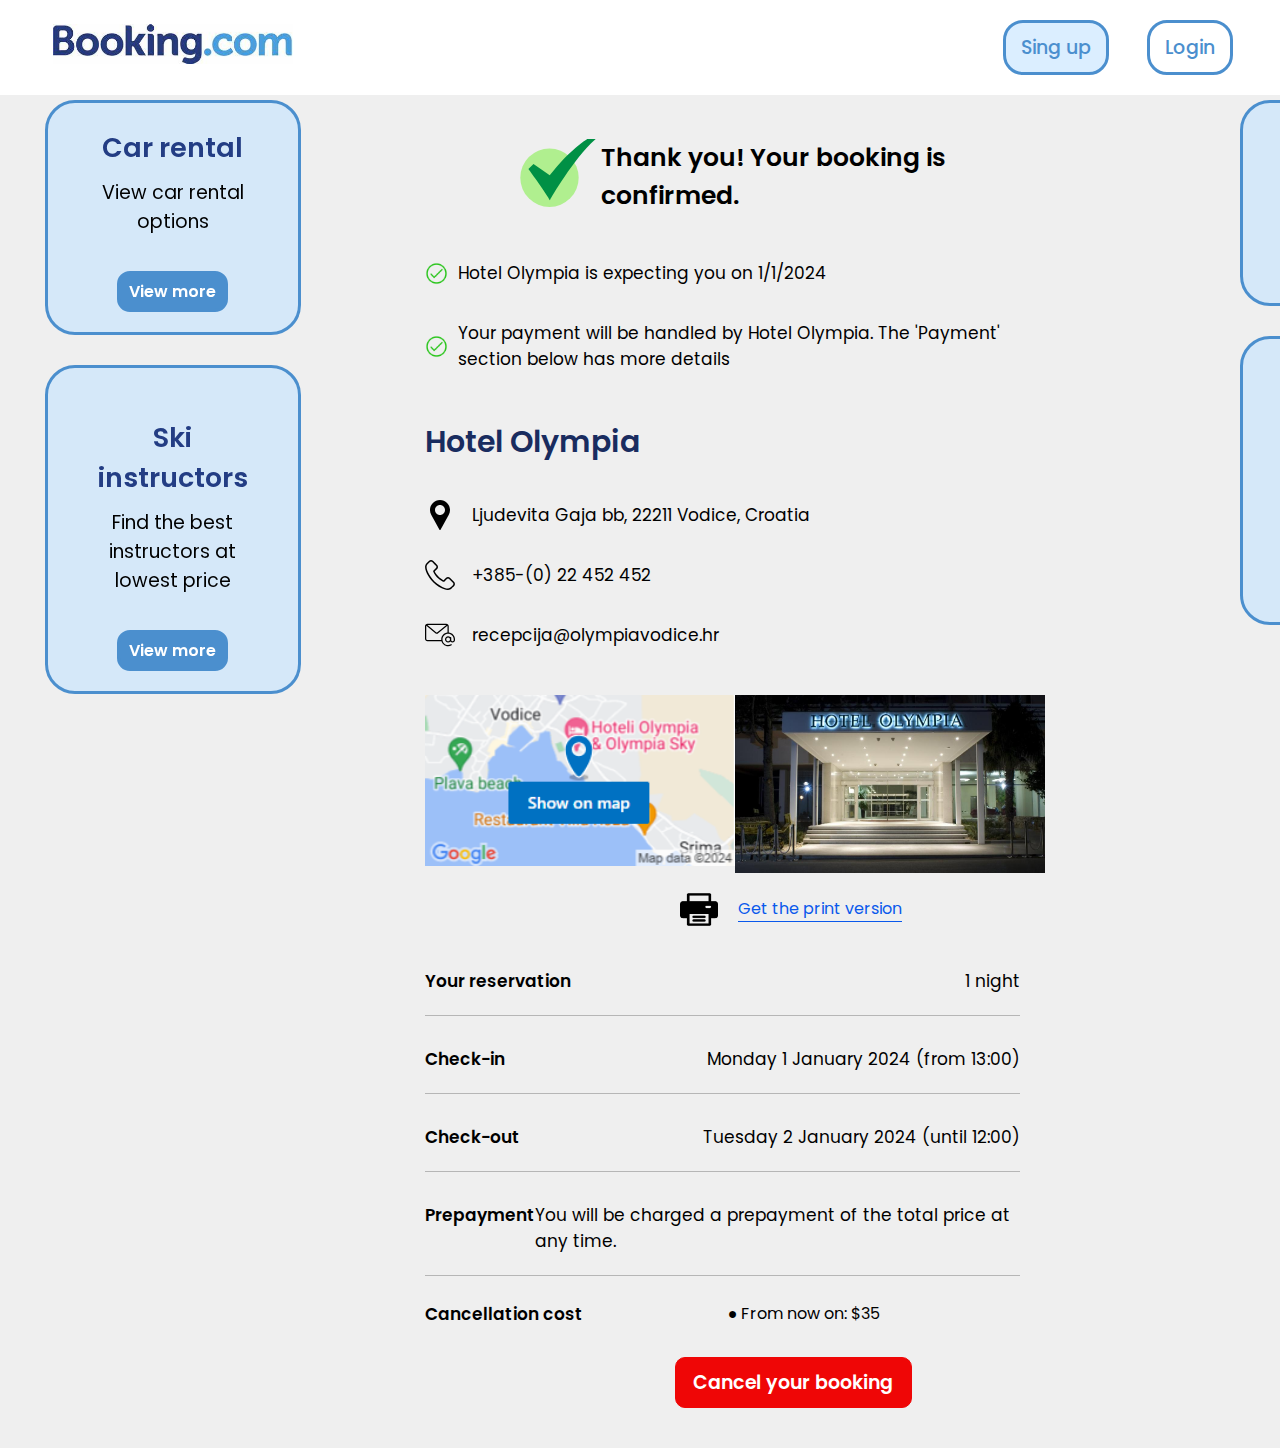
==== Booking completed page.html @ b5612c9b "booking completed page added" ====
<!DOCTYPE html>
<html lang="en">
<head>
    <meta charset="UTF-8">
    <meta name="viewport" content="width=device-width, initial-scale=1.0">
    <title>Booking completed page</title>
    <link rel="stylesheet" href="css/style.css">
</head>
<body>
    <div id="page_mask"></div>

    <div class="desktop_header">
        <div class="desktop_size">
            <div class="header">
                <div class="header_logo"><img src="images/logo.jpg" alt=""></div>
                <div class="header_buttons">
                    <div id="signup_btn">Sing up</div>
                    <div id="login_btn">Login</div>
                </div>
            </div>
        </div>
    </div>

    <div class="login_form" id="l_form">
        <div class="login_header">Login</div>

        <form id="apply-form" method="post">
            <input class="login_input" type="email" name="user_email" placeholder="Email" required>
            <input class="login_input" id="password" type="password" name="user_password" placeholder="Password" required>
            <input class="cont_btn" type="submit" name="submit_login" value="Login">
        </form>

        <div class="extra_login_features">
            <div id="remember_me"><input name="group1" type="radio" checked /> Remember Me?</div>
            <div id="forgot_pass"><a href="#">Forgot Password?</a></div>
        </div>

        <div class="not_member">Don't have an account? <a href="/"><span class="newjoin">Signup</span></a></div>
    </div>

    <div class="signup_form" id="s_form">
        <div class="signup_header">Signup</div>

        <form id="apply-form" method="post">
            <input class="signup_input" type="email" name="user_email" placeholder="Email" required>
            <input class="signup_input" id="password" type="password" name="user_password" minlength="5" placeholder="Create password" required>
            <input class="signup_input" type="password" name="user_password" placeholder="Confirm password" required>
            <input class="cont_btn" type="submit" name="submit_login" value="Signup">
        </form>

        <div class="extra_login_features">
            <div id="remember_me"><input name="group1" type="radio" checked /> Remember Me?</div>
            <div id="forgot_pass"><a href="#">Forgot Password?</a></div>
        </div>

        <div class="not_member">Already have an account? <a href="/"><span class="newjoin">Login</span></a></div>
    </div>


    <div class="cover">

        <div class="widgets">

            <div class="left_side">
                <div class="left_box">

                    <div class="car_rental_box">
                        <div class="car_rental_info">
                            <div class="car_rental_title">Car rental</div>
                            <div class="car_rental_desc">View car rental options</div>
                            <div class="car_rental_btn">View more</div>
                        </div>
                    </div>


                    <div class="instructors_box">
                        <div class="instructors_info">
                            <div class="instructors_title">Ski instructors</div>
                            <div class="instructors_desc">Find the best instructors at lowest price</div>
                            <div class="instructors_btn">View more</div>
                        </div>
                    </div>

                </div>
            </div>

            <div class="middle">
                <!-- .............................. -->
                <div class="confirmed_booking">
                    <div class="confirmed_image"><img src="icons/checkmark.svg" alt=""></div>
                    <div class="confirmed_text">Thank you! Your booking is confirmed.</div>
                </div>

                <div class="booking_desc">
                    <img src="icons/checkmark2.png" alt="">
                    <p>Hotel Olympia is expecting you on 1/1/2024</p>
                </div>

                <div class="booking_desc">
                    <img src="icons/checkmark2.png" alt="">
                    <p>Your payment will be handled by Hotel Olympia. The 'Payment' section below has more details</p>
                </div>

                <div class="confirmed_info">

                    <div class="hotel_name">Hotel Olympia</div>
                    <div class="hotel_info">
                        <img src="icons/pin.svg" alt="">
                        <p>Ljudevita Gaja bb, 22211 Vodice, Croatia</p>
                    </div>
                    <div class="hotel_info">
                        <img src="icons/telephone-outline.svg" alt="">
                        <p>+385-(0) 22 452 452</p>
                    </div>
                    <div class="hotel_info">
                        <img src="icons/email.svg" alt="">
                        <p>recepcija@olympiavodice.hr</p>
                    </div>

                    <div class="hotel_images">
                        <a href="https://www.google.com/maps/place/Hotel+Olympia/@43.756204,15.786602,13z/data=!4m9!3m8!1s0x13352803c9e816ff:0x4c36f20fce36c5df!5m2!4m1!1i2!8m2!3d43.7561678!4d15.7863074!16s%2Fg%2F1vy5dcpq?hl=en-GB&entry=ttu"><img src="images/map - vodice.png" alt=""></a>
                        <img src="images/olympia1.jpg" alt="">
                    </div>

                    <div class="print">
                        <img src="icons/printing.png" alt="">
                        <p>Get the print version</p>
                    </div>

                    <div class="reservation">
                        <div class="reservation_info">
                            <div class="text1">Your reservation</div>
                            <div class="text2">1 night</div>
                        </div>
                    </div>
                    <div class="reservation">
                        <div class="reservation_info">
                            <div class="text1">Check-in</div>
                            <div class="text2">Monday 1 January 2024 (from 13:00)</div>
                        </div>
                    </div>
                    <div class="reservation">
                        <div class="reservation_info">
                            <div class="text1">Check-out</div>
                            <div class="text2">Tuesday 2 January 2024 (until 12:00)</div>
                        </div>
                    </div>
                    <div class="reservation">
                        <div class="reservation_info">
                            <div class="text1">Prepayment</div>
                            <div class="text2">You will be charged a prepayment of the total price at any time.</div>
                        </div>
                    </div>

                    <div class="cancle_booking">
                        <div class="cancle_text1">Cancellation cost</div>
                        <div class="cancle_text2">&#9679; From now on: $35</div>
                    </div>

                    <div class="cancel_btn">Cancel your booking</div>
                </div>

            </div>

            <div class="right_side">
                <div class="right_box">

                    <div class="experiences_box">
                        <div class="experiences_info">
                            <div class="ex_title">Experiences</div>
                            <div class="ex_desc">View tours</div>
                            <div class="ex_btn">View more</div>
                        </div>
                    </div>

                    <div class="restaurants_box">
                        <div class="restaurants_info">
                            <div class="restaurants_title">Restaurants</div>
                            <div class="restaurants_desc">Find the best restaurants at lowest price</div>
                            <div class="restaurants_btn">View more</div>
                        </div>
                    </div>

                </div>
            </div>   

        </div>

    </div>

<script src="script2.js"></script> 
</body>
</html>
---- css/style.css ----
@import url('https://fonts.googleapis.com/css2?family=Poppins:ital,wght@0,100;0,200;0,300;0,400;0,500;0,600;0,700;0,800;1,100;1,200;1,300;1,400;1,500;1,600&family=Roboto:wght@300;400&display=swap');

* {
    font-family: 'Poppins', sans-serif;
}

body {
    font-family: 'Poppins', sans-serif;
    margin: 0;
    padding: 0;
}

#page_mask { 
    display: none;
    background: rgba(0, 0, 0, 0.63);
    position: fixed;
    inset: 0px;
    z-index: 998;
}

.desktop_header {
    padding-top: 20px;
    width: 100%;
    background: #fff;
    padding-bottom: 20px;
    position: fixed;
    z-index: 999;
}

.desktop_size {
    width: 94%;
    margin: 0 auto;
}

.header {
    display: flex;
    justify-content: space-between;
    align-items: center;
    width: 100%;
}

.header_logo {
    margin-left: 15px;
}

.header_logo img {
    height: 40px;
}

.header_buttons {
    width: 230px;
    display: flex;
    justify-content: space-between;
    margin-right: 9px;
}

#signup_btn {
    font-size: 19px;
    border: 3px solid #4b8fce;
    padding: 10px 15px;
    border-radius: 20px;
    background: #c5e4ff9e;
    color: #4b8fce;
    font-weight: 500;
    cursor: pointer;
}

#login_btn {
    font-size: 19px;
    border: 3px solid #4b8fce;
    padding: 10px 15px;
    border-radius: 20px;
    color: #4b8fce;
    font-weight: 500;
    cursor: pointer;
}

#login_btn:hover {
    background: #4b8fce;
    color: #fff;
    cursor: pointer;
}

#signup_btn:hover {
    background: #4b8fce;
    color: #fff;
    cursor: pointer;
}

.login_form {
    display: none;
    height: 390px; 
    width: 360px; 
    position: absolute; 
    left: 50%; 
    margin-left: -230px; 
    top: 20%; 
    z-index: 999; 
    background: rgb(255, 255, 255); 
    box-shadow: rgba(0, 0, 0, 0.2) 0px 1px 2px 3px;
    border-radius: 5px;
    padding: 40px; 
    transition: visibility 1s ease 0s, opacity 0.5s ease-out 0s; 
}

#l_form {

}

.login_header {
    font-size: 1.7rem; 
    font-weight: bolder; 
    margin-top: -15px; 
    text-align: center; 
    margin-bottom: 40px; 
    line-height: 1.5; 
    color: rgb(41, 41, 41); 
    font-family: sans-serif;

}

#apply_form {

}

.login_input {
    width: 94%; 
    padding: 15px 10px; 
    border: 1px solid rgb(214, 214, 214); 
    margin-bottom: 13px; 
    font-size: 1.1rem; 
    border-radius: 3px; 
    box-shadow: rgba(0, 0, 0, 0.14) 0px 0px 5px inset;
}

.cont_btn {
    font-family: sans-serif;
    font-size: 1.1rem;
    cursor: pointer;
    text-align: center;
    transition: background 250ms ease-in-out 0s, transform 150ms ease 0s;
    appearance: none;
    width: 100%;
    background: #4b8fce;
    color: rgb(255, 255, 255);
    border: 2px solid #000;
    padding: 1rem;
    border-radius: 8px;
    margin-top: 7px;
}

.extra_login_features {
    display: flex; 
    justify-content: space-between; 
    margin-top: 19px; 
    padding-left: 1px; 
    padding-right: 1px; 
    font-size: 0.9rem;
}

#remember_me {
    color: rgb(153, 153, 153); 
}

#forgot_pass {
    text-decoration: none;
}

.not_member {
    border-top: 1px solid rgb(224, 224, 224); 
    padding-top: 30px; 
    margin-top: 36px; 
    margin-left: -40px; 
    margin-right: -40px; 
    text-align: center; 
    color: rgb(62, 62, 62); 
    font-weight: 400; 
    font-size: 1rem;
}

.signup_form {
    display: none;
    height: 465px; 
    width: 360px; 
    position: absolute; 
    left: 50%; 
    margin-left: -230px; 
    top: 20%; 
    z-index: 999; 
    background: rgb(255, 255, 255); 
    box-shadow: rgba(0, 0, 0, 0.2) 0px 1px 2px 3px;
    border-radius: 5px;
    padding: 40px; 
    transition: visibility 1s ease 0s, opacity 0.5s ease-out 0s; 
}

#s_form {

}

.signup_header {
    font-size: 1.7rem; 
    font-weight: bolder; 
    margin-top: -15px; 
    text-align: center; 
    margin-bottom: 40px; 
    line-height: 1.5; 
    color: rgb(41, 41, 41); 
    font-family: sans-serif;

}

#apply_form {

}

.signup_input {
    width: 94%; 
    padding: 15px 10px; 
    border: 1px solid rgb(214, 214, 214); 
    margin-bottom: 13px; 
    font-size: 1.1rem; 
    border-radius: 3px; 
    box-shadow: rgba(0, 0, 0, 0.14) 0px 0px 5px inset;
}

.cont_btn {
    font-family: sans-serif;
    font-size: 1.1rem;
    cursor: pointer;
    text-align: center;
    transition: background 250ms ease-in-out 0s, transform 150ms ease 0s;
    appearance: none;
    width: 100%;
    background: #4b8fce;
    color: rgb(255, 255, 255);
    border: 2px solid #000;
    padding: 1rem;
    border-radius: 8px;
    margin-top: 7px;
}

.extra_login_features {
    display: flex; 
    justify-content: space-between; 
    margin-top: 19px; 
    padding-left: 1px; 
    padding-right: 1px; 
    font-size: 0.9rem;
}

#remember_me {
    color: rgb(153, 153, 153); 
}

#forgot_pass {
    text-decoration: none;
}

.not_member {
    border-top: 1px solid rgb(224, 224, 224); 
    padding-top: 30px; 
    margin-top: 36px; 
    margin-left: -40px; 
    margin-right: -40px; 
    text-align: center; 
    color: rgb(62, 62, 62); 
    font-weight: 400; 
    font-size: 1rem;
}

.cover {
    width: 100%;
    margin: 0 auto;
    background: #efefef;
    height: auto;
    padding-top: 70px;
}

.search_location {
    width: 100%;
    display: flex; 
    justify-content: center;
}

#type_location {
    width: 400px;
}

.location_input {
    width: 440px;
    padding: 15px;
    border: 1px solid #4b8fce;
    font-size: 18px;
    border-radius: 10px;
    box-shadow: #6db2ef 0px 0px 7px inset;
    margin-top: 40px;
}

.recommended_section {

}

.title {
    display: flex;
    justify-content: center;
    padding-top: 30px;
    font-size: 27px;
    font-weight: 600;
    color: #233d84;
}

.widgets {
    width: 93%;
    margin: 0 auto;
    display: flex;
    justify-content: space-between;
    padding-top: 30px;
}

.left_side {
    width: 20%;
    position: fixed;
}

.left_box {

}

.car_rental_box {
    border: 3px solid #4b8fce;
    height: auto;
    padding: 25px;
    border-radius: 30px;
    padding-bottom: 0px;
    background: #c5e4ff9e;
}

.car_rental_info {
    text-align: center;
}

.car_rental_title {
    font-size: 27px;
    font-weight: 600;
    color: #233d84;
}

.car_rental_desc {
    font-size: 19px;
    padding-top: 10px;
    font-weight: 400;
}

.car_rental_btn {
    border: 3px solid #4b8fce;
    width: fit-content;
    padding: 5px 9px;
    margin: 0 auto;
    font-weight: 600;
    border-radius: 13px;
    margin-top: 35px;
    margin-bottom: 20px;
    background: #4b8fce;
    color: #fff;
    
}

.car_rental_btn:hover{
    background: #233d84;
    cursor: pointer;
    border: 3px solid #233d84;
}

.instructors_box {
    margin-top: 30px;
    border: 3px solid #4b8fce;
    height: auto;
    padding: 50px;
    border-radius: 30px;
    padding-bottom: 0px;
    background: #c5e4ff9e;
}

.instructors_info {
    text-align: center;
}

.instructors_title {
    font-size: 27px;
    font-weight: 600;
    color: #233d84;
}

.instructors_desc {
    font-size: 19px;
    padding-top: 10px;
    font-weight: 400;
}

.instructors_btn {
    border: 3px solid #4b8fce;
    width: fit-content;
    padding: 5px 9px;
    margin: 0 auto;
    font-weight: 600;
    border-radius: 13px;
    margin-top: 35px;
    margin-bottom: 20px;
    background: #4b8fce;
    color: #fff;
}

.instructors_btn:hover{
    background: #233d84;
    cursor: pointer;
    border: 3px solid #233d84;
}

.middle {
    width: 50%;
    margin-left: 380px;
}

.boxes {
    
}

.middle_box {
    display: flex;
    border: 3px solid #233d84;
    padding: 15px;
    border-radius: 10px;
    cursor: pointer;
    margin-bottom: 30px;
}

.middle_box:hover {
    opacity: 0.4;
    transition: 1s;
}

.image {

}

.image img {
    width: 360px;
}

.text {
    margin-left: 50px;
}

.name_place {
    font-size: 30px;
    font-weight: 600;
    color: #192c5f;
}

.rating {
    display: flex;
}

.stars {

}

.stars img {
    width: 102px;
    margin-top: -16px;
}

.rating_number {
    margin-top: 24px;
    margin-left: 13px;
    font-size: 17px;
}

.location {
    display: flex;
    margin-top: -31px;
}

.location_image {

}

.location_image img {
    width: 37px;
    opacity: 0.5;
}

.location_text {
    margin-left: 10px;
    margin-top: 13px;
    font-size: 19px;
    color: #505050e0;
    font-weight: 500;
    
}

.price {
    font-size: 23px;
    margin-top: 14px;
}

.include {
    color: green;
    font-size: 18px;
    font-weight: 500;
    margin-top: 11px;
}

.right_side {
    width: 20%;
    position: fixed;
    margin-left: 1195px;
}

.right_box {

}

.experiences_box {
    border: 3px solid #4b8fce;
    height: auto;
    padding: 25px;
    border-radius: 30px;
    padding-bottom: 0px;
    background: #c5e4ff9e;
}

.experiences_info {
    text-align: center;
}

.ex_title {
    font-size: 27px;
    font-weight: 600;
    color: #233d84;
}

.ex_desc {
    font-size: 19px;
    padding-top: 10px;
    font-weight: 400;
}

.ex_btn {
    border: 3px solid #4b8fce;
    width: fit-content;
    padding: 5px 9px;
    margin: 0 auto;
    font-weight: 600;
    border-radius: 13px;
    margin-top: 35px;
    margin-bottom: 20px;
    background: #4b8fce;
    color: #fff;
}

.ex_btn:hover{
    background: #233d84;
    cursor: pointer;
    border: 3px solid #233d84;
}

.restaurants_box {
    margin-top: 30px;
    border: 3px solid #4b8fce;
    height: auto;
    padding: 50px;
    border-radius: 30px;
    padding-bottom: 0px;
    background: #c5e4ff9e;
}

.restaurants_info {
    text-align: center;
}

.restaurants_title {
    font-size: 27px;
    font-weight: 600;
    color: #233d84;
}

.restaurants_desc {
    font-size: 19px;
    padding-top: 10px;
    font-weight: 400;
}

.restaurants_btn {
    border: 3px solid #4b8fce;
    width: fit-content;
    padding: 5px 9px;
    margin: 0 auto;
    font-weight: 600;
    border-radius: 13px;
    margin-top: 35px;
    margin-bottom: 20px;
    background: #4b8fce;
    color: #fff;
}

.restaurants_btn:hover{
    background: #233d84;
    cursor: pointer;
    border: 3px solid #233d84;
}

a {
    text-decoration: none;
}

.hotel_details {
    width: 93%;
    margin: 0 auto;
    display: flex;
    justify-content: space-between;
    padding-top: 30px;
}

.info_about_hotel {
    width: 73%;
}

.gallery {
    width: 100%;
    display: flex;
    justify-content: space-between;
    border: 3px solid #233d84;
    padding: 8px;
    align-items: center;
    border-radius: 3px;
}

.gallery_image {

}

.gallery_image:hover{
    transform: scale(4.0);
    z-index: 999;
    cursor: pointer;
}

.gallery_image img {
    width: 155px;
}

.info {
    width: 87%;
    margin: 0 auto;
    display: flex;
    justify-content: space-between;
    margin-top: 30px;
}

.about {
    width: 100%;
    
}

.text {

}

.select_date {
    width: 100%;
    margin-left: 265px;
}

.calendar {
    display:grid;
    grid-template-columns: repeat(7, 1fr);
}

.open_btn
{
    font-size: 25px;
    width: 315px;
    padding: 5px 5px;
    border: 3px solid #4b8fce;
    background: #4b8fce;
    color: #fff;
    font-weight: 600;
    border-radius: 10px;
    cursor: pointer;
}
.hidden {
    display: none;
}

#info_popup {
    position: fixed;
    top: 71%;
    left: 55%;
    transform: translate(-50%, -50%);
    background-color: #fff;
    padding: 20px;
    box-shadow: 0 0 10px rgba(0, 0, 0, 0.3);
    z-index: 999;
    border-radius: 10px;
}



.day_name { 
    background: #4b8fce;
    font-weight: 600;
    color: #fff;
}

.day_num {
    grid-column-start: 2;
}

.day_num:hover {
    background: #192c5f;
    color: #fff;
}

ol {
    list-style: none;
    margin: 0;
    padding: 0;
    text-align: center;
}

li {
    padding: 3px;
}

.calendar li:hover {
    background-color: #192c5f; 
    color: #fff; 
    font-weight: bold;
    cursor: pointer;
    border-radius: 50%;
}

h1 {
    text-align: center;
    margin-top: -5px;
    color: #192c5f;
}

.close_btn {
    width: 100%;
    padding: 5px 5px;
    border: 3px solid #4b8fce;
    background: #4b8fce;
    color: #fff;
    font-weight: 600;
    border-radius: 10px;
    font-size: 23px;
    cursor: pointer;
}

.reviews {
    width: 87%;
    margin: 0 auto;
    margin-top: 100px;
    margin-bottom: 50px;
}

.review_box {
    border: 3px solid #192c5f;
    padding: 11px 20px;
}

.user_review {
    background: #fff;
    padding: 10px 10px;
    border-radius: 20px;
    box-shadow: 3px 3px 3px 3px #444;
    margin-bottom: 30px;
}

.review_title {
    font-size: 25px;
    font-weight: 600;
    color: #192c5f;
    margin-bottom: 35px;
}

.user_info {
    display: flex;
    align-items: center;
}

.user_image {

}

.user_image img {
    width: 40px;
    border-radius: 50%;
}

.user_name {
    margin-left: 15px;
    font-size: 19px;
    font-weight: 500;
}

.grade {
    display: flex;
}

.grade img {
    width: 90px;
    margin-top: -20px;
}

.grade_num {
    margin-left: 15px;
    margin-top: 14px;
    font-size: 17px;
    font-weight: 500;
}

.comment {
    padding: 13px;
    border-radius: 13px;
    border: 2px solid #999595;
    width: fit-content;
    color: #444444e0;
    font-size: 16px;
    font-weight: 500;
    margin-top: -10px;
}

.guest_information {
    width: 87%;
    margin: 0 auto;
    margin-top: 100px;
    margin-bottom: 50px;
}

.guest_box {
    border: 3px solid #192c5f;
    padding: 15px 23px;
}

.guest_title {
    font-size: 29px;
    font-weight: 600;
    color: #192c5f;
    margin-bottom: 35px;
    text-align: center;
}

.guest_information_box {

}

.guest_input {
    margin-bottom: 30px;
    width: 360px;
    padding: 13px 20px;
    font-size: 17px;
    font-weight: 600;
    border-radius: 10px;
    border: none;
    margin-left: 253px;
}

#choose_country {
    font-size: 20px;
    font-weight: 500;
    color: #444;
    margin-left: 253px;
}

#choose_country_form {
    margin-bottom: 20px;
    width: 395px;
    padding: 13px 20px;
    font-size: 17px;
    font-weight: 600;
    border-radius: 10px;
    border: none;
    margin-left: 253px;
    color: #444c;
    margin-bottom: 30px;
}

.country {
    color: #444;
    font-size: 17px;
    font-weight: 500;
}

.reason {
    margin-left: 253px;
}

.reason_title {
    font-size: 20px;
    font-weight: 500;
    color: #444;
}

.reason_btns {
    font-size: 17px;
    font-weight: 600;
    color: #444c;
    padding-bottom: 45px;
}

.leasure_btn {

}

.work_btn {

}

.booking_btn {
    font-size: 21px;
    width: 269px;
    padding: 5px 5px;
    border: 3px solid #4b8fce;
    background: #4b8fce;
    color: #fff;
    font-weight: 600;
    border-radius: 10px;
    cursor: pointer;
    margin-left: 300px;
    text-align: center;
}

.payment_section {
    width: 73%;
    display: flex;
    justify-content: space-between; 
    padding-top: 70px;
}

.booking_summary {
    width: 83%;
    margin: 0 auto;
}

.booking_details {

}

.booking_details_title {
    font-size: 35px;
    font-weight: 500;
    color: #040434;
    padding-bottom: 50px;
}

.image_booking img{
    width: 450px;
    padding-right: 65px;
}

.about_hotel {
    width: 100%;
    display: flex;
}

.booking_info {
    width: 45%;
    border: 1px solid #4444445c;
    border-radius: 10px;
    padding: 10px 0px;
    margin-top: 20px;
}

.desc {
    text-align: center;
    font-size: 19px;
    font-weight: 500;
    color: #2c2b2b;
}

.payment {
    width: 87%;
    margin: 0 auto;
    margin-top: 100px;
    margin-bottom: 50px;
}

.payment_box {
    border: 3px solid #192c5f;
    padding: 15px 23px;
    text-align: center;
}

.payment_title {
    font-size: 29px;
    font-weight: 600;
    color: #192c5f;
    margin-bottom: 35px;
}

.total_pay {
    border: 1px solid #6fc254;
    background: #6fc254;
    width: 300px;
    padding: 20px;
    margin-left: 235px;
    border-radius: 35px;

}

.total_text {
    font-size: 19px;
    font-weight: 400;
    margin-bottom: 10px;
}

.total_price {
    color: #fff;
    font-size: 35px;
    font-weight: 600;
}

.payment_title2 {
    padding-top: 30px;
    font-size: 22px;
    font-weight: 500;
    color: #323030;
}

.payment_methods {
    display: flex;
    justify-content: space-around;
    padding-top: 25px;
    padding-bottom: 40px;
}

#creditcard {
    border: 3px solid #4b8fce;
    box-shadow: 0px 0px 17px 7px #4b8fce;
    display: flex;
    justify-content: space-around;
    align-items: center;
    padding: 10px 10px;
    height: 135px;
    width: 300px;
    border-radius: 5px;
    cursor: pointer;
}

.selected {
    box-shadow: 0px 0px 17px -5px #4b8fce;
    cursor: pointer;
}

.card_text {
    font-size: 20px;
    font-weight: 500;
    color: #323030;
}

.card_images {

}

.card_images img {
    width: 60px;
    border: 2px solid #b9b6b6;
    padding: 5px;
    height: 38px;
}

#paypal {
    border: 3px solid #4b8fce;
    box-shadow: 0px 0px 17px -5px #4b8fce;
    display: flex;
    justify-content: space-around;
    align-items: center;
    padding: 10px 10px;
    height: 135px;
    width: 300px;
    border-radius: 5px;
    cursor: pointer;
}

#paypal:hover {
    box-shadow: 0px 0px 17px 3px #4b8fce;
    cursor: pointer;
}

.paypal_text {
    font-size: 20px;
    font-weight: 500;
    color: #323030;
}

.paypal_image {

}

.paypal_image img {
    width: 111px;
    padding: 5px;
    height: 38px;
}

.marker {

}

.payment_details {
    width: 50%;
    margin: 0 auto;
    background: #fff;
    box-shadow: 0px 0px 17px 5px #aba9a9;
    border: 1px solid #aba9a9;
    padding: 13px 55px;
    margin-top: 30px;
    margin-bottom: 30px;
}

.payment_details_title {
    padding-top: 30px;
    font-size: 25px;
    font-weight: 600;
    color: #192c5f;
    padding-bottom: 30px;
}

.name_form {

}

.name_text {
    margin-right: 230px;
    font-size: 17px;
    font-weight: 500;
    color: #323030;
}

.payment_input {
    width: -webkit-fill-available;
    padding: 10px;
    border: 2px solid #192c5f;
    border-radius: 7px;
    margin-bottom: 20px;
    font-size: 15px;
    font-weight: 500;
}

.card_number {

}

.number_text {
    margin-right: 230px;
    font-size: 17px;
    font-weight: 500;
    color: #323030;
}

.card_details {
    display: flex;
    justify-content: space-between;
    margin-bottom: 35px;
}

.expiry_date {

}

.expiry_date_title {
    margin-right: 127px;
    font-size: 17px;
    font-weight: 500;
    color: #323030;
}

.date_input {
    width: 257px;
    padding: 10px;
    border: 2px solid #192c5f;
    border-radius: 7px;
    margin-bottom: 20px;
    font-size: 15px;
    font-weight: 500;
    color: #444444cf;

}

.cvv {

}

.cvv_title {
    margin-right: 5px;
    font-size: 17px;
    font-weight: 500;
    color: #323030;
}

.cvv_input {
    width: 55px;
    padding: 10px;
    border: 2px solid #192c5f;
    border-radius: 7px;
    font-size: 15px;
    font-weight: 500;
}

.pay_btn {
    width: -webkit-fill-available;
    border: 1px solid #6fc254;
    background: #6fc254;
    padding: 10px;
    color: #fff;
    font-size: 19px;
    font-weight: 600;
    border-radius: 10px;
    margin-bottom: 40px;
    cursor: pointer;
}

.confirmed_booking {
    display: flex;
    align-items: center;
    margin-left: 90px;
    margin-bottom: 20px;
    padding-top: 30px;
}

.confirmed_image {

}

.confirmed_image img {
    width: 86px;
}

.confirmed_text {
    font-size: 25px;
    font-weight: 600;
}

.booking_desc {
    display: flex;
    align-items: center;
}

.booking_desc img {
    width: 23px;
    margin-right: 10px;
}

.booking_desc p {
    font-size: 17px;
}

.confirmed_info {
    padding-top: 30px;
}

.hotel_name {
    font-size: 30px;
    font-weight: 600;
    color:#192c5f;
    padding-bottom: 20px;
}

.hotel_info {
    display: flex;
    align-items: center;
}

.hotel_info img {
    width: 30px;
    margin-right: 17px;
}

.hotel_info p {
    font-size: 17px;
}

.hotel_images {
    display: flex;
    padding-top: 30px;
    justify-content: space-around;
}

.hotel_images img {
    width: 310px;
}

.print {
    display: flex;
    align-items: center;
    padding-top: 7px;
    padding-left: 255px;
    
}

.print img {
    width: 38px;
    height: 35px;
    margin-right: 20px;
}

.print p {
    border-bottom: 1px solid #0a59ec;
    color: #0a59ec;;
    cursor: pointer;
}

.reservation {
    padding-top: 30px;
}

.reservation_info {
    display: flex;
    justify-content: space-between;
    border-bottom: 1px solid #44444454;
    padding-bottom: 21px;
    
}

.text1 {
    font-size: 17px;
    font-weight: 600;
}

.text2 {
    font-size: 17px;
}

.cancle_booking {
    display: flex;
    padding-top: 25px;
}

.cancle_text1 {
    font-size: 17px;
    font-weight: 600;
    margin-right: 145px;
}

.cancel_text2 {
    font-size: 17px;
}

.cancel_btn {
    width: 215px;
    border: 1px solid #ef0606;
    background: #ef0606;
    padding: 10px;
    color: #fff;
    font-size: 19px;
    font-weight: 600;
    border-radius: 10px;
    margin-bottom: 40px;
    cursor: pointer;
    text-align: center;
    margin-top: 30px;
    margin-left: 250px;
}
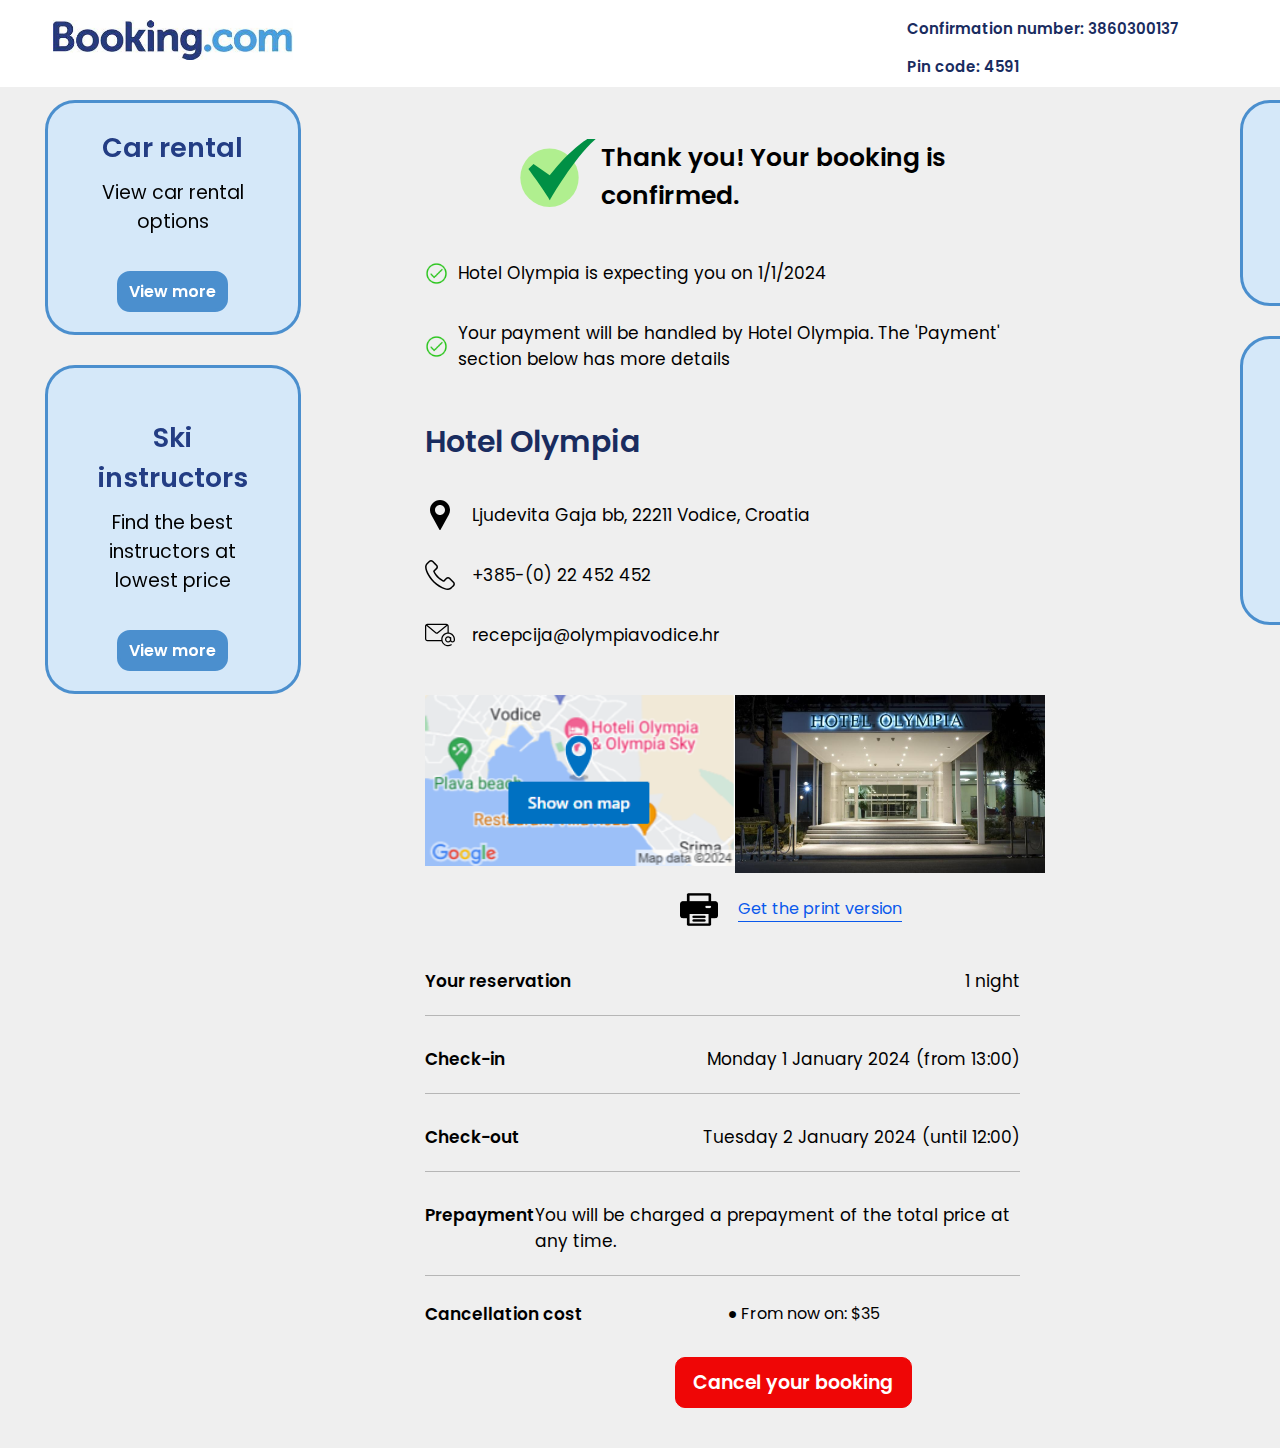
==== commit 66f0297d: "booking completed page added" ====
--- a/Booking completed page.html
+++ b/Booking completed page.html
@@ -13,49 +13,13 @@
         <div class="desktop_size">
             <div class="header">
                 <div class="header_logo"><img src="images/logo.jpg" alt=""></div>
-                <div class="header_buttons">
-                    <div id="signup_btn">Sing up</div>
-                    <div id="login_btn">Login</div>
+                <div class="header_booking_info">
+                    <p>Confirmation number: 3860300137</p>
+                    <p>Pin code: 4591</p>
                 </div>
             </div>
         </div>
     </div>
-
-    <div class="login_form" id="l_form">
-        <div class="login_header">Login</div>
-
-        <form id="apply-form" method="post">
-            <input class="login_input" type="email" name="user_email" placeholder="Email" required>
-            <input class="login_input" id="password" type="password" name="user_password" placeholder="Password" required>
-            <input class="cont_btn" type="submit" name="submit_login" value="Login">
-        </form>
-
-        <div class="extra_login_features">
-            <div id="remember_me"><input name="group1" type="radio" checked /> Remember Me?</div>
-            <div id="forgot_pass"><a href="#">Forgot Password?</a></div>
-        </div>
-
-        <div class="not_member">Don't have an account? <a href="/"><span class="newjoin">Signup</span></a></div>
-    </div>
-
-    <div class="signup_form" id="s_form">
-        <div class="signup_header">Signup</div>
-
-        <form id="apply-form" method="post">
-            <input class="signup_input" type="email" name="user_email" placeholder="Email" required>
-            <input class="signup_input" id="password" type="password" name="user_password" minlength="5" placeholder="Create password" required>
-            <input class="signup_input" type="password" name="user_password" placeholder="Confirm password" required>
-            <input class="cont_btn" type="submit" name="submit_login" value="Signup">
-        </form>
-
-        <div class="extra_login_features">
-            <div id="remember_me"><input name="group1" type="radio" checked /> Remember Me?</div>
-            <div id="forgot_pass"><a href="#">Forgot Password?</a></div>
-        </div>
-
-        <div class="not_member">Already have an account? <a href="/"><span class="newjoin">Login</span></a></div>
-    </div>
-
 
     <div class="cover">
 
--- a/css/style.css
+++ b/css/style.css
@@ -1366,3 +1366,14 @@
     margin-left: 250px;
 }
 
+.header_booking_info {
+    margin-bottom: -48px;
+    margin-top: -41px;
+    margin-right: 63px;
+}
+
+.header_booking_info p {
+    font-size: 15px;
+    font-weight: 600;
+    color: #192c5f;
+}
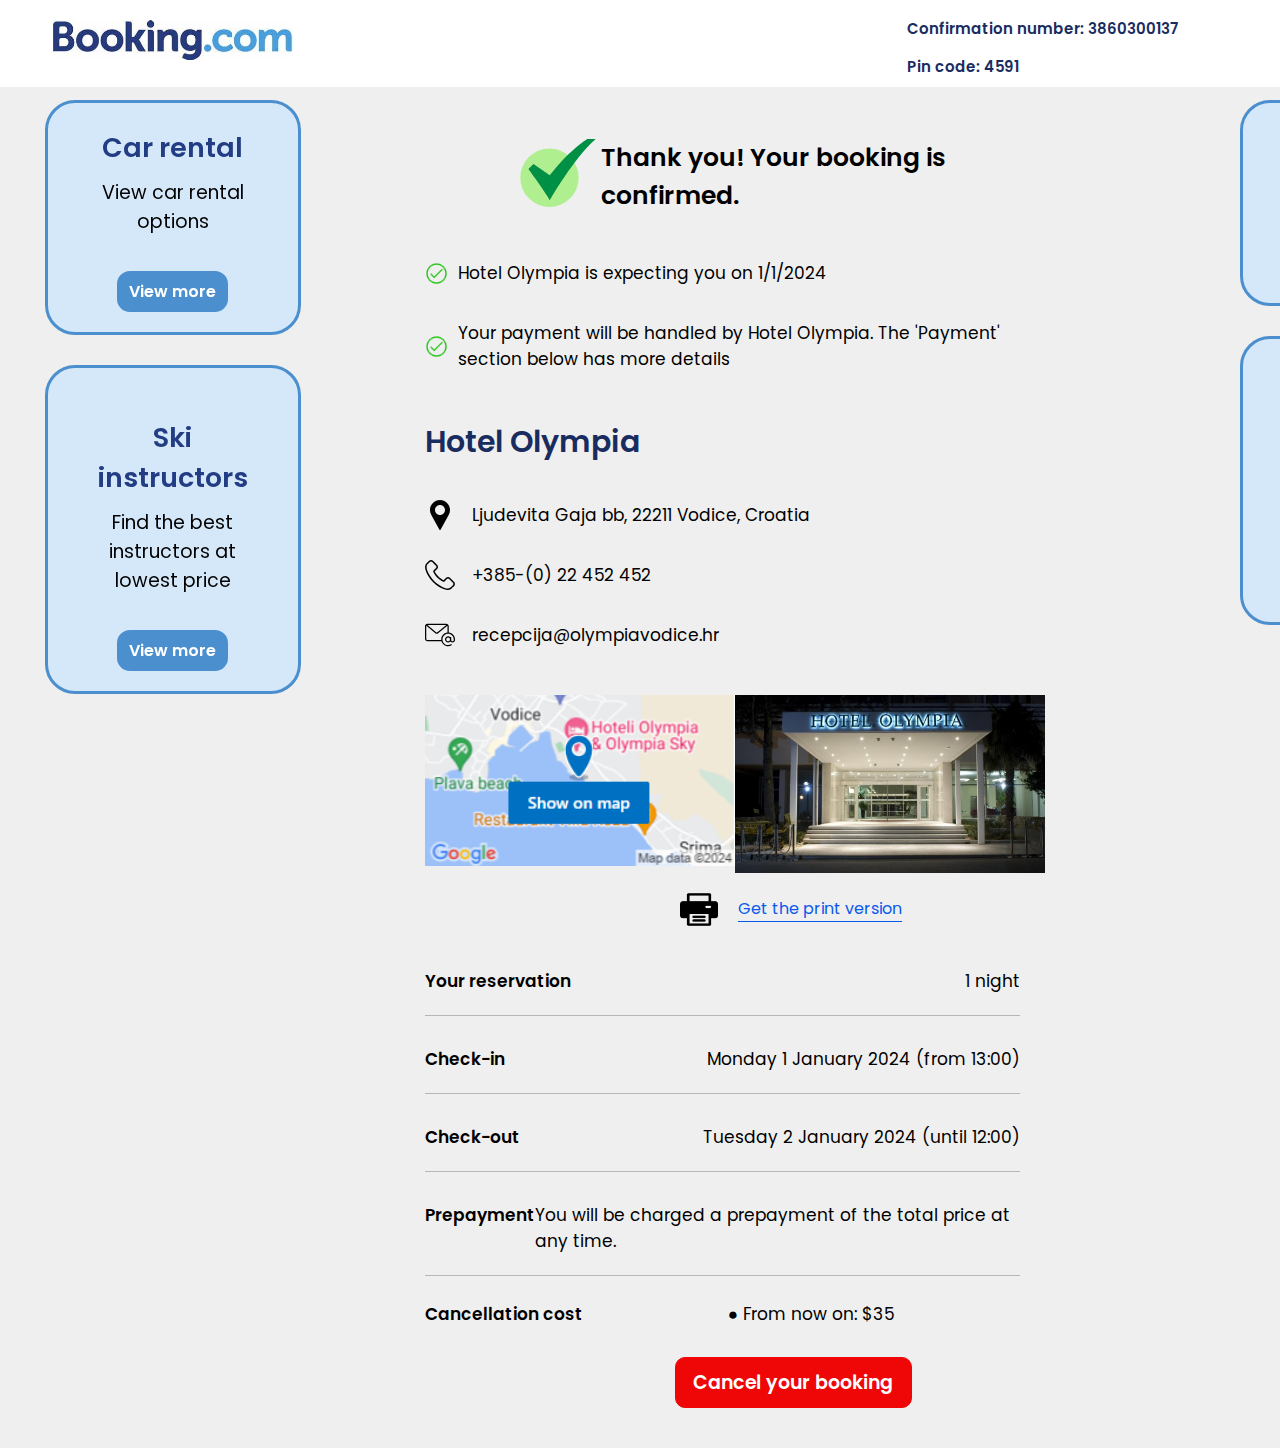
==== commit ee5faf36: "payment failure page added" ====
--- a/Booking completed page.html
+++ b/Booking completed page.html
@@ -35,7 +35,6 @@
                             <div class="car_rental_btn">View more</div>
                         </div>
                     </div>
-
 
                     <div class="instructors_box">
                         <div class="instructors_info">
@@ -121,7 +120,7 @@
                         <div class="cancle_text2">&#9679; From now on: $35</div>
                     </div>
 
-                    <div class="cancel_btn">Cancel your booking</div>
+                    <a href="Payment failure page.html"><div class="cancel_btn">Cancel your booking</div></a>
                 </div>
 
             </div>
--- a/css/style.css
+++ b/css/style.css
@@ -1346,7 +1346,7 @@
     margin-right: 145px;
 }
 
-.cancel_text2 {
+.cancle_text2 {
     font-size: 17px;
 }
 
@@ -1377,3 +1377,63 @@
     font-weight: 600;
     color: #192c5f;
 }
+
+.failure_page {
+    width: 100%;
+    margin: 0 auto;
+    background: #efefef;
+    height: 100vh;
+    padding-top: 150px;
+}
+
+.payment_failure {
+    display: flex;
+    align-items: center;
+    width: 100%;
+    margin-left: 650px;
+    padding-bottom: 30px;
+}
+
+.payment_failure img {
+    width: 100px;
+}
+
+.payment_failure p {
+    font-size: 30px;
+    font-weight: 600;
+    margin-left: 30px;
+}
+
+.failure_desc {
+    width: 100%;
+    text-align: center;
+    padding-top: 10px;
+    font-size: 19px;
+    font-weight: 500;
+    color: red;
+}
+
+.back_btn {
+    display: flex;
+    align-items: center;
+    width: 174px;
+    margin-left: 709px;
+    border: 1px solid #ef0606;
+    background: #ef0606;
+    padding-left: 37px;
+    border-radius: 20px;
+    margin-top: 50px;
+    cursor: pointer;
+}
+
+.back_btn img {
+    margin-right: 10px;
+    width: 25px;
+    filter: invert(1);
+}
+
+.back_btn p {
+    font-size: 19px;
+    font-weight: 600;
+    color: #fff;
+}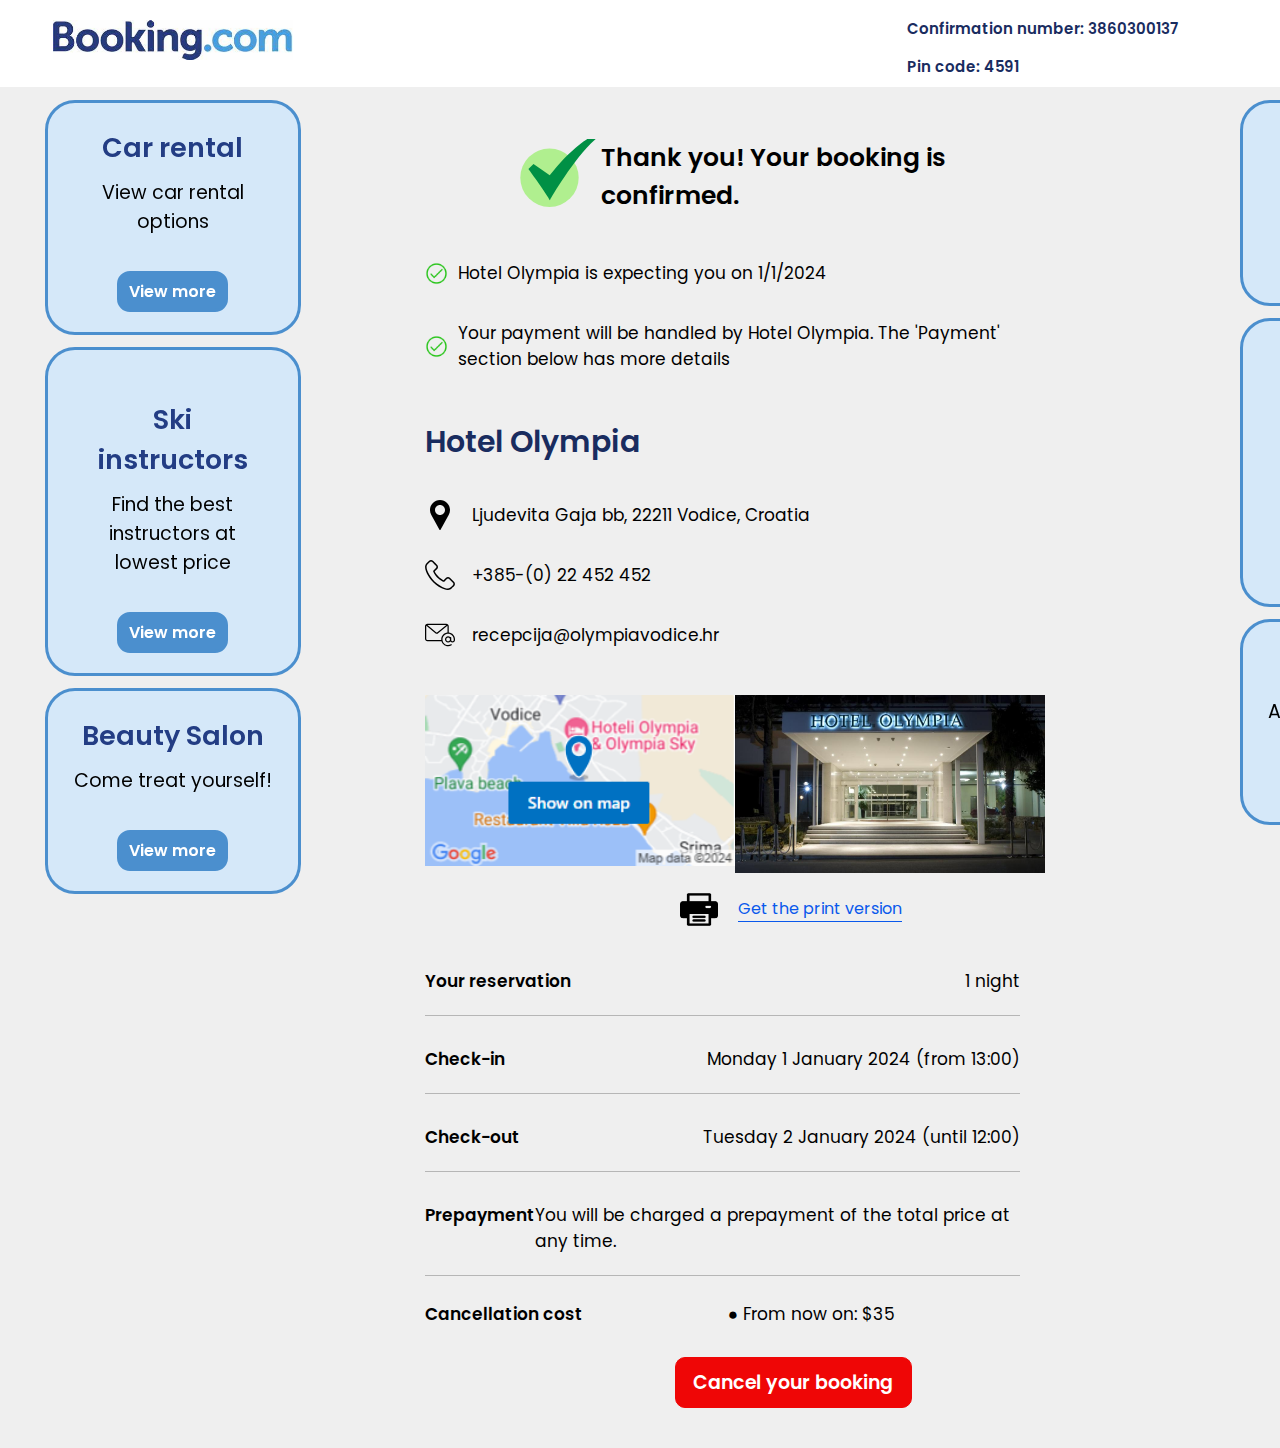
==== commit 65c9445a: "change and add some things" ====
--- a/Booking completed page.html
+++ b/Booking completed page.html
@@ -12,7 +12,7 @@
     <div class="desktop_header">
         <div class="desktop_size">
             <div class="header">
-                <div class="header_logo"><img src="images/logo.jpg" alt=""></div>
+                <a href="Profile.html"><div class="header_logo"><img src="images/logo.jpg" alt=""></div></a>
                 <div class="header_booking_info">
                     <p>Confirmation number: 3860300137</p>
                     <p>Pin code: 4591</p>
@@ -36,11 +36,19 @@
                         </div>
                     </div>
 
-                    <div class="instructors_box">
+                    <div class="instructors2_box">
                         <div class="instructors_info">
                             <div class="instructors_title">Ski instructors</div>
                             <div class="instructors_desc">Find the best instructors at lowest price</div>
                             <div class="instructors_btn">View more</div>
+                        </div>
+                    </div>
+
+                    <div class="beaty_box">
+                        <div class="car_rental_info">
+                            <div class="car_rental_title">Beauty Salon</div>
+                            <div class="car_rental_desc">Come treat yourself!</div>
+                            <div class="car_rental_btn">View more</div>
                         </div>
                     </div>
 
@@ -136,11 +144,19 @@
                         </div>
                     </div>
 
-                    <div class="restaurants_box">
+                    <div class="instructors2_box">
                         <div class="restaurants_info">
                             <div class="restaurants_title">Restaurants</div>
                             <div class="restaurants_desc">Find the best restaurants at lowest price</div>
                             <div class="restaurants_btn">View more</div>
+                        </div>
+                    </div>
+
+                    <div class="beaty_box">
+                        <div class="car_rental_info">
+                            <div class="car_rental_title">Pets center</div>
+                            <div class="car_rental_desc">A place for your pets</div>
+                            <div class="car_rental_btn">View more</div>
                         </div>
                     </div>
 
--- a/css/style.css
+++ b/css/style.css
@@ -449,7 +449,7 @@
 }
 
 .text {
-    margin-left: 50px;
+   margin-left: 40px;
 }
 
 .name_place {
@@ -670,7 +670,7 @@
 
 .select_date {
     width: 100%;
-    margin-left: 265px;
+    margin-left: 19px;
 }
 
 .calendar {
@@ -697,7 +697,7 @@
 #info_popup {
     position: fixed;
     top: 71%;
-    left: 55%;
+    left: 60%;
     transform: translate(-50%, -50%);
     background-color: #fff;
     padding: 20px;
@@ -1436,4 +1436,84 @@
     font-size: 19px;
     font-weight: 600;
     color: #fff;
+}
+
+.user_profile {
+    display: flex;
+    align-items: center;
+    width: 20%;
+    justify-content: space-between;
+}
+
+.user_profile img {
+    width: 39px;
+    border-radius: 50%;
+    margin-left: 35px;
+}
+
+.user_profile p {
+    font-size: 17px;
+    font-weight: 600;
+    color: #233d84;
+}
+
+.log_out {
+    cursor: pointer;
+}
+
+.log_out img {
+    width: 45px;
+}
+
+.beaty_box {
+    border: 3px solid #4b8fce;
+    height: auto;
+    padding: 25px;
+    border-radius: 30px;
+    padding-bottom: 0px;
+    background: #c5e4ff9e;
+    margin-top: 12px;
+}
+
+.instructors2_box {
+    margin-top: 12px;
+    border: 3px solid #4b8fce;
+    height: auto;
+    padding: 50px;
+    border-radius: 30px;
+    padding-bottom: 0px;
+    background: #c5e4ff9e;
+}
+
+.facilities {
+    width: 160%;
+    display: flex;
+}
+
+.facilities_title {
+    font-size: 30px;
+    font-weight: 600;
+    color: #192c5f;
+    padding-top: 40px;
+    padding-bottom: 20px;
+}
+
+.more_facilities {
+    display: flex;
+    align-items: center;
+    margin-right: 30px;
+}
+
+.more_facilities img {
+    width: 30px;
+    margin-right: 10px;
+}
+
+.more_facilities p {
+    font-size: 16px;
+    font-weight: 500;
+}
+
+.text_details {
+
 }